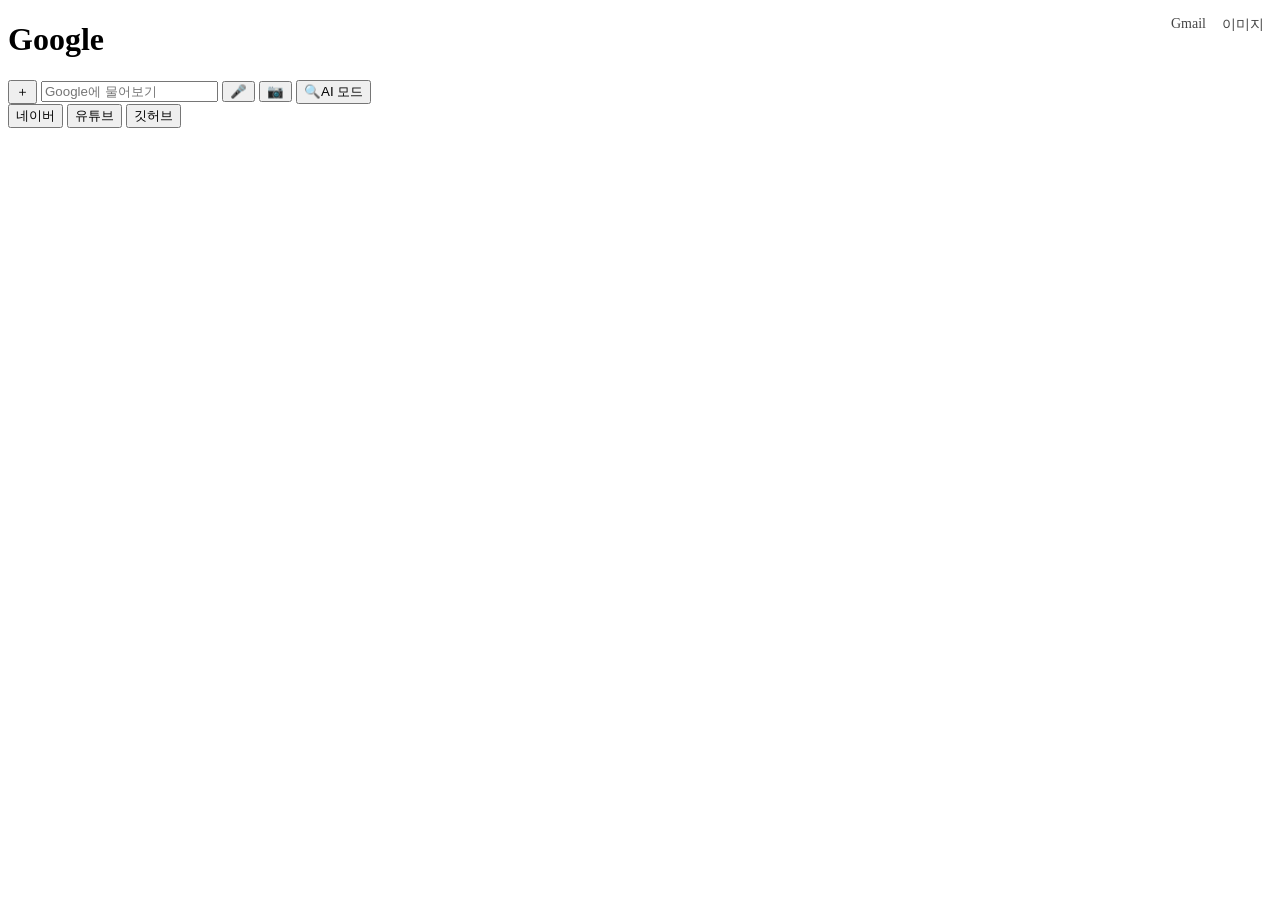
==== index2.html @ 3a8f4b80 "크롬 따라만들기 진행중중" ====
<!DOCTYPE html>
<html lang="ko">

<head>
    <meta charset="UTF-8">
    <meta name="viewport" content="width=device-width, initial-scale=1.0">
    <title>웹사이트 따라만들기(크롬)</title>
    <meta name="description" content="웹사이트 따라만들기">
    <link rel="stylesheet" href="test2.css">
</head>
<body>
    <div class="top-right-links">
        <a href="https://mail.google.com/" target="_blank">Gmail</a>
        <a href="https://www.google.com/imghp" target="_blank">이미지</a>
    </div>  

    <header class="header">
        <h1>Google</h1>
    </header>

    <div class="search-bar">
        <button class="icon-btn">＋</button>
        <input type="text" class="search-input" placeholder="Google에 물어보기">
        <button class="icon-btn">🎤</button>
        <button class="icon-btn">📷</button>
        <button class="ai-mode-btn">🔍AI 모드</button>
    </div>

    <div class="button-container">
        <button class="site-button" onclick="location.href='https://www.naver.com/'">네이버</button>
        <button class="site-button" onclick="location.href='https://www.youtube.com/'">유튜브</button>
        <button class="site-button" onclick="location.href='https://www.github.com/'">깃허브</button>
    </div>
</body>
</html>
---- test2.css ----
:root {
    --bg-main: #202124;
    --bg-surface: #303134;
    --border-color: #5f6368;
    --text-primary: #e8eaed;
    --text-muted: #bdc1c6;
    --accent-blue: #8ab4f8;
}


*, *::before, *::after {
    box-sizing: border-box;
}

.body {
    display: flex;
    flex-direction: column;
    align-items: center;
    justify-content: center;
    min-height: 100vh;
    margin: 0;
    position: relative;
    font-family: sans-serif
}

.top-right-links {
    position: absolute;
    top: 16px;
    right: 16px;
    display: flex;
    justify-content: flex-end;
    gap: 16px;
} 

.top-right-links a {
    color: #444444;
    text-decoration: none;
    font-size: 14px;
}

.top-right-links a:hover {
    text-decoration: underline;
}
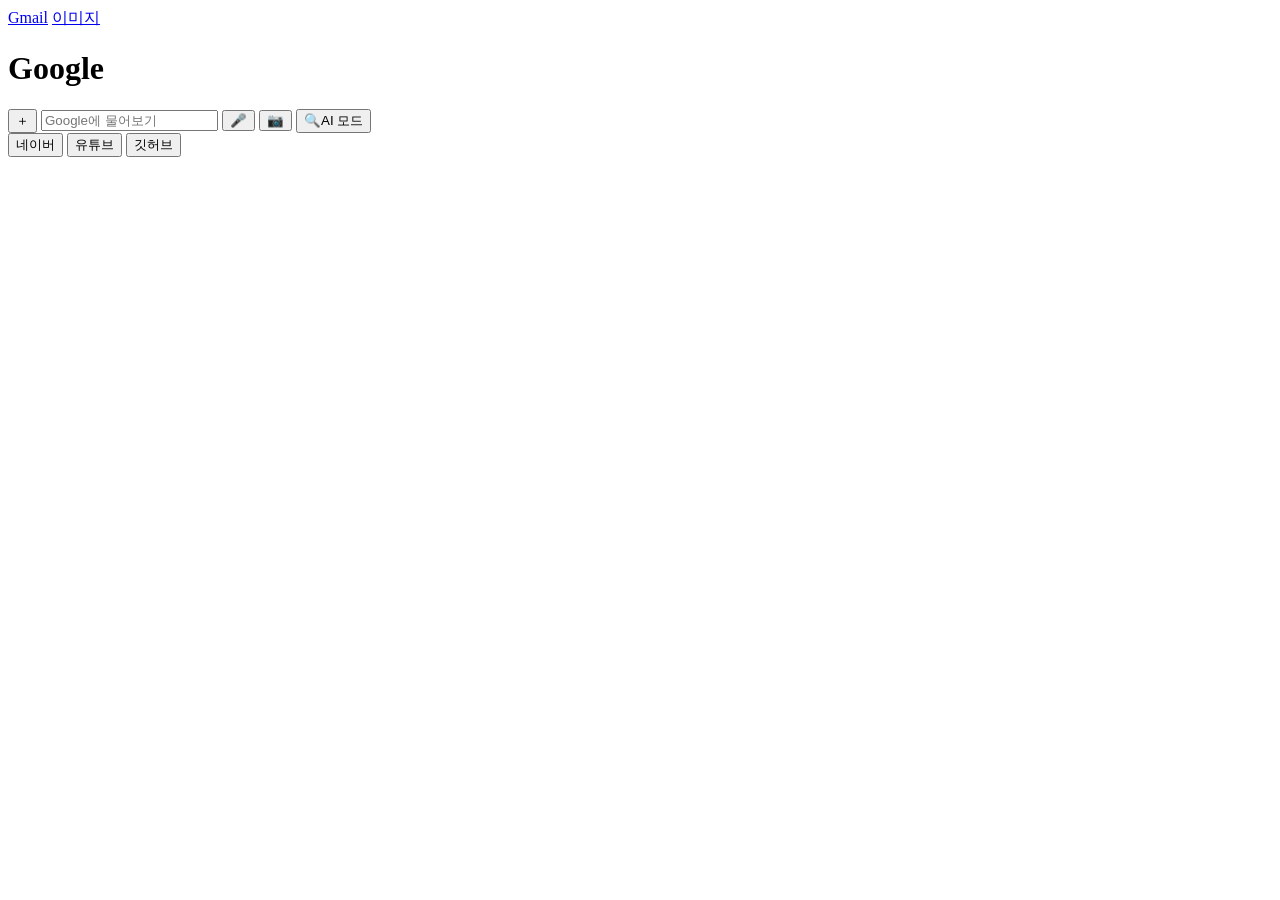
==== commit 9e475f1a: "마음에 안들어서 css 다시할것임" ====
--- a/index2.html
+++ b/index2.html
@@ -8,6 +8,7 @@
     <meta name="description" content="웹사이트 따라만들기">
     <link rel="stylesheet" href="test2.css">
 </head>
+
 <body>
     <div class="top-right-links">
         <a href="https://mail.google.com/" target="_blank">Gmail</a>
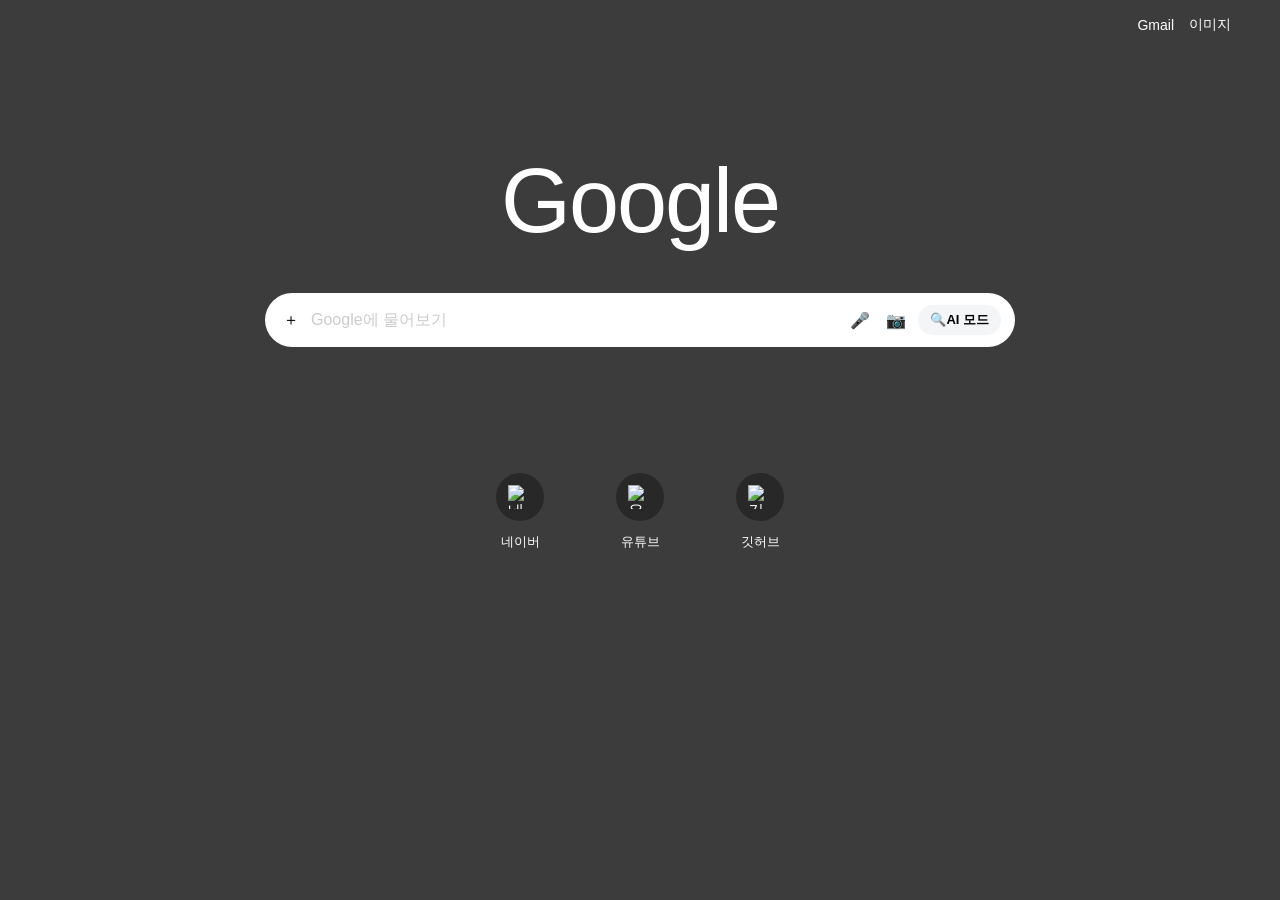
==== commit 7ca57d19: "검색바, 바로가기 호버 추가 및 디자인 수정정" ====
--- a/index2.html
+++ b/index2.html
@@ -20,17 +20,34 @@
     </header>
 
     <div class="search-bar">
-        <button class="icon-btn">＋</button>
+        <button class="icon-button">＋</button>
         <input type="text" class="search-input" placeholder="Google에 물어보기">
-        <button class="icon-btn">🎤</button>
-        <button class="icon-btn">📷</button>
-        <button class="ai-mode-btn">🔍AI 모드</button>
+        <button class="icon-button">🎤</button>
+        <button class="icon-button">📷</button>
+        <button class="ai-mode-button">🔍AI 모드</button>
     </div>
 
     <div class="button-container">
-        <button class="site-button" onclick="location.href='https://www.naver.com/'">네이버</button>
-        <button class="site-button" onclick="location.href='https://www.youtube.com/'">유튜브</button>
-        <button class="site-button" onclick="location.href='https://www.github.com/'">깃허브</button>
+        <div class="shortcut-item" onclick="location.href='https://www.naver.com/'">
+            <div class="site-button">
+                <img src="https://www.google.com/s2/favicons?domain=naver.com&sz=64" alt="네이버" class="site-icon">
+            </div>
+            <span class="site-name">네이버</span>
+        </div>
+
+        <div class="shortcut-item" onclick="location.href='https://www.youtube.com/'">
+            <div class="site-button">
+                <img src="https://www.google.com/s2/favicons?domain=youtube.com&sz=64" alt="유튜브" class="site-icon">
+            </div>
+            <span class="site-name">유튜브</span>
+        </div>
+
+        <div class="shortcut-item" onclick="location.href='https://www.github.com/'">
+            <div class="site-button">
+                <img src="https://www.google.com/s2/favicons?domain=github.com&sz=64" alt="깃허브" class="site-icon">
+            </div>
+            <span class="site-name">깃허브</span>
+        </div>
     </div>
 </body>
 </html>
--- a/test2.css
+++ b/test2.css
@@ -0,0 +1,135 @@
+* {
+    box-sizing: border-box;
+    margin: 0;
+    padding: 0;
+}
+
+body {
+font-family: Arial, sans-serif;
+    display: flex;
+    flex-direction: column;
+    align-items: center;
+    min-height: 100vh;
+    background-color: #3c3c3c; 
+    color: #ffffff;
+}
+
+.top-right-links {
+    width: 100%;
+    display: flex;
+    justify-content: flex-end;
+    align-items: center;
+    margin-right: 50px;
+    padding: 16px 24px;
+    gap: 15px;
+}
+
+.top-right-links a {
+    color: #ffffff;
+    text-decoration: none;
+    font-size: 14px;
+}
+
+.top-right-links a:hover {
+  text-decoration: underline;
+}
+
+.header {
+    margin-top: 100px;
+    margin-bottom: 30px;
+}
+
+.header h1 {
+    font-size: 90px;
+    font-weight: 500;
+    letter-spacing: -2px;
+    color: #ffffff;
+}
+
+.search-bar {
+    display: flex;
+    align-items: center;
+    width: 750px;
+    height: 54px;
+    margin-top: 10px;
+    background-color: #ffffff;
+    border-radius: 32px;
+    padding: 0 14px;
+    gap: 8px;
+}
+
+.search-input {
+    flex: 1;
+    border: none;
+    outline: none;
+    font-size: 16px;
+    background: transparent;
+    color: #000000;
+}
+
+.search-input::placeholder {
+    color: #cccccc; 
+}
+
+.icon-button {
+    background: none;
+    border: none;
+    font-size: 16px;
+    padding: 4px;
+    border-radius: 50%;
+    color: #000000;
+}
+
+.ai-mode-button {
+    font-size: 13px;
+    background-color: #f3f5f6; 
+    color: #000000;
+    border: none;
+    padding: 6px 12px;
+    border-radius: 16px;
+    font-weight: bold;
+}
+
+.button-container {
+    display: flex;
+    gap: 20px;
+    margin-top: 110px;
+}
+
+.shortcut-item {
+    display: flex;
+    flex-direction: column;
+    align-items: center;
+    gap: 12px;
+    width: 100px;
+    border-radius: 4px;
+
+    padding: 16px 0;
+    cursor: pointer;
+    transition: background-color 0.2s ease;
+}
+
+.shortcut-item:hover {
+    background-color: #4f4f4f;
+}
+
+.site-button {
+    display: flex;
+    align-items: center;
+    justify-content: center;
+    width: 48px;
+    height: 48px;
+    border-radius: 50%;
+    background-color: #282828; 
+}
+
+.site-icon {
+    width: 24px;
+    height: 24px;
+}
+
+.site-name {
+    font-size: 13px;
+    color: #ffffff;
+    text-align: center;
+}
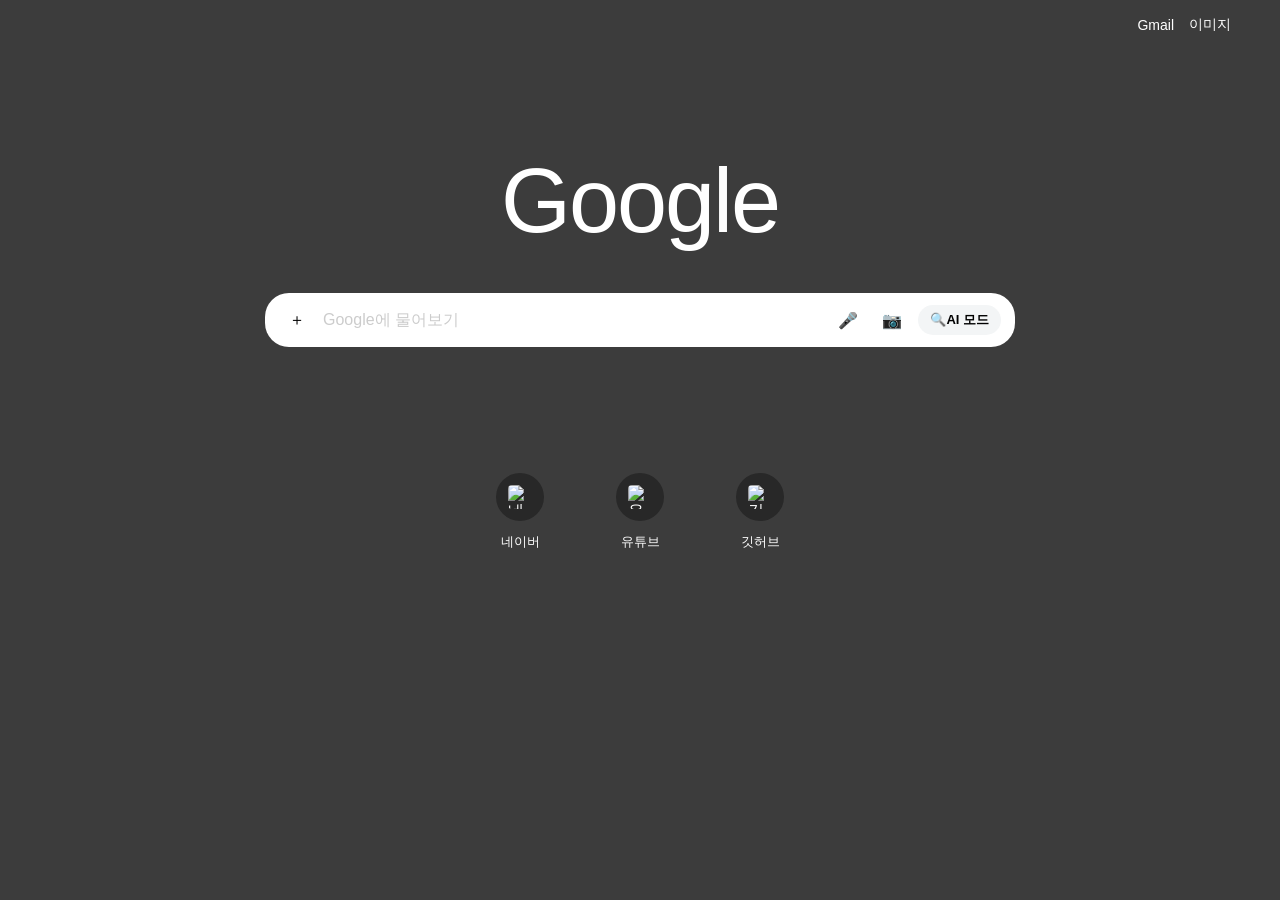
==== commit fe695ee6: "크롬 따라만들기에 검색기록, 이동 추가" ====
--- a/index2.html
+++ b/index2.html
@@ -14,7 +14,7 @@
         <a href="https://mail.google.com/" target="_blank">Gmail</a>
         <a href="https://www.google.com/imghp" target="_blank">이미지</a>
     </div>  
-
+ 
     <header class="header">
         <h1>Google</h1>
     </header>
@@ -25,6 +25,16 @@
         <button class="icon-button">🎤</button>
         <button class="icon-button">📷</button>
         <button class="ai-mode-button">🔍AI 모드</button>
+        <div class="search-history">
+            <div class="history-item" onclick="location.href='index.html'">
+                <span class="history-icon">🕑</span>
+                <span>자기소개 웹사이트</span>
+            </div>
+            <div class="history-item" onclick="location.href='index2.html'">
+                <span class="history-icon">🕑</span>
+                <span>크롬 따라만들기</span>
+            </div>
+        </div>
     </div>
 
     <div class="button-container">
--- a/test2.css
+++ b/test2.css
@@ -14,6 +14,12 @@
     color: #ffffff;
 }
 
+body:has(.search-input:focus) .top-right-links,
+body:has(.search-input:focus) .button-container {
+    opacity: 0.55;
+    pointer-events: none;
+}
+
 .top-right-links {
     width: 100%;
     display: flex;
@@ -49,17 +55,37 @@
 .search-bar {
     display: flex;
     align-items: center;
-    width: 750px;
     height: 54px;
+    width: calc(80% - 40px);
+    max-width: 750px;
     margin-top: 10px;
     background-color: #ffffff;
-    border-radius: 32px;
+    border-radius: 24px;
     padding: 0 14px;
     gap: 8px;
+    position: relative;
+}
+
+.search-bar:has(.search-input:focus) {
+    height: 160px;
+    margin-bottom: -106px;
+    align-items: flex-start;
+    padding-top: 9px;
+    border-radius: 24px;
+}
+
+.search-bar:has(.search-input:focus) .search-input {
+    height: 36px;
+}
+
+.search-bar:has(.search-input:focus) .icon-button:nth-of-type(2),
+.search-bar:has(.search-input:focus) .icon-button:nth-of-type(3) {
+    display: none;
 }
 
 .search-input {
     flex: 1;
+    min-width: 0;
     border: none;
     outline: none;
     font-size: 16px;
@@ -69,14 +95,53 @@
 
 .search-input::placeholder {
     color: #cccccc; 
+}
+
+.search-history {
+    display: none;
+    position: absolute;
+    top: 50px; 
+    left: 0;
+    width: 100%;
+    padding: 10px 0;
+}
+
+.search-bar:has(.search-input:focus) .search-history {
+    display: block;
+}
+
+.history-item {
+    display: flex;
+    align-items: center;
+    padding: 8px 20px;
+    margin-right: 30px;
+    border-radius: 0px 26px 26px 0px;
+    cursor: pointer;
+    color: #202124;
+    font-size: 16px;
+}
+
+.history-item:hover {
+    background-color: #e9e9ea;
+}
+
+.history-icon {
+    margin-right: 15px; 
+    font-size: 16px;
+    filter: grayscale(100%) opacity(0.6);
 }
 
 .icon-button {
     background: none;
     border: none;
     font-size: 16px;
-    padding: 4px;
+    padding: 6px;
     border-radius: 50%;
+    width: 36px;
+    height: 36px;
+    display: flex;
+    align-items: center;
+    justify-content: center;
     color: #000000;
 }
 
@@ -90,8 +155,19 @@
     font-weight: bold;
 }
 
+.icon-button:hover {
+    background-color: #e9e9ea;
+    cursor: pointer;
+}
+
+.ai-mode-button:hover {
+    cursor: pointer;
+}
+
 .button-container {
     display: flex;
+    justify-content: center;
+    flex-wrap: wrap;
     gap: 20px;
     margin-top: 110px;
 }
@@ -126,10 +202,23 @@
 .site-icon {
     width: 24px;
     height: 24px;
+    border-radius: 4px;
 }
 
 .site-name {
     font-size: 13px;
     color: #ffffff;
     text-align: center;
-}+}
+
+
+@media (max-width: 600px) {
+    .button-container {
+        gap: 8px;
+    }
+
+    .search-bar {
+        width: calc(80% - 80px);
+    }
+}
+
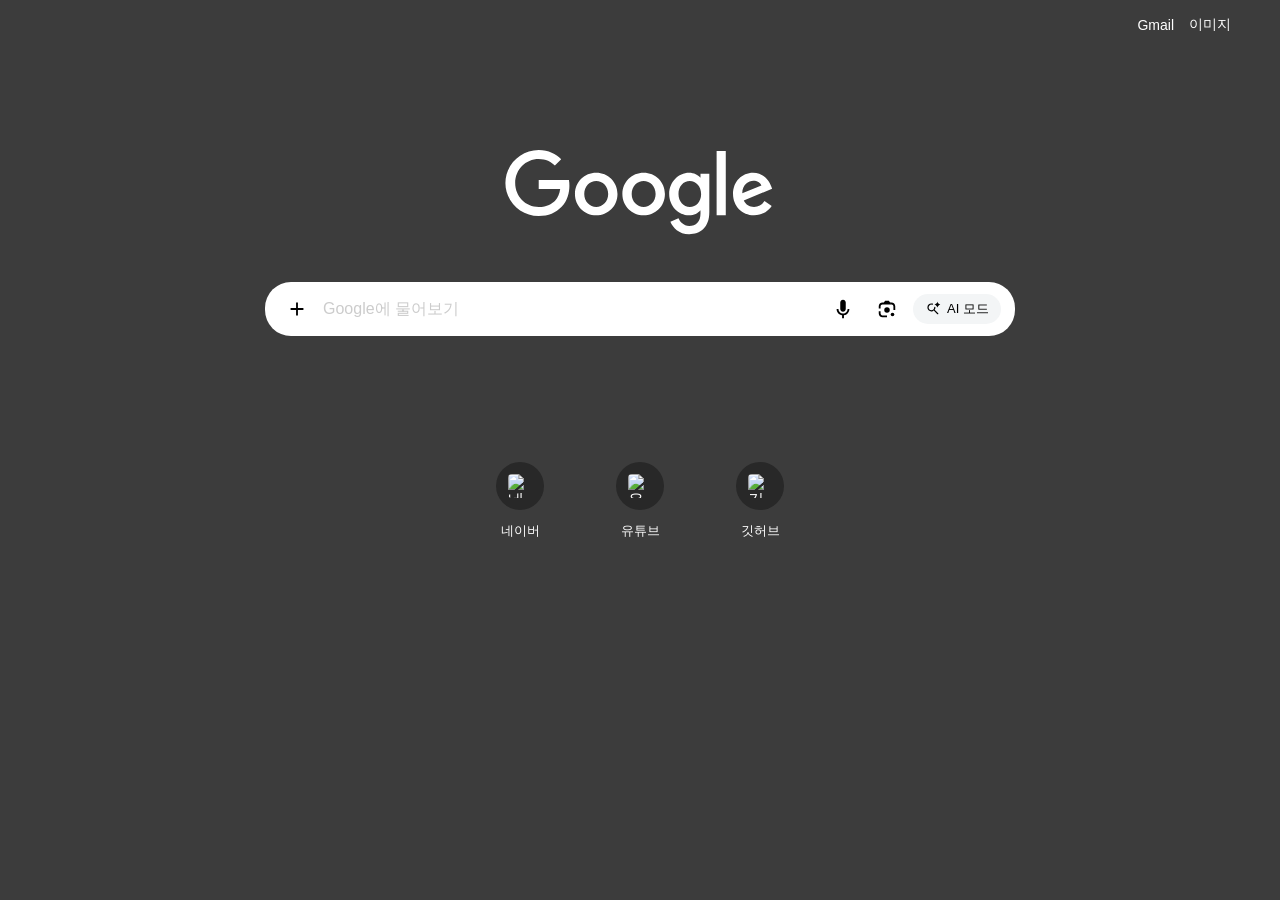
==== commit 6be70227: "크롬 아이콘 svg로 수정정" ====
--- a/index2.html
+++ b/index2.html
@@ -16,24 +16,32 @@
     </div>  
  
     <header class="header">
-        <h1>Google</h1>
+        <img class="googlelogo" src="google.svg" alt="구글">
     </header>
 
     <div class="search-bar">
-        <button class="icon-button">＋</button>
+        <button class="icon-button">
+            <img class="btn-icon" src="add_old.svg" alt="+">
+        </button>
         <input type="text" class="search-input" placeholder="Google에 물어보기">
-        <button class="icon-button">🎤</button>
-        <button class="icon-button">📷</button>
-        <button class="ai-mode-button">🔍AI 모드</button>
+        <button class="icon-button">
+            <img class="btn-icon" src="mic_old.svg" alt="마이크">
+        </button>
+        <button class="icon-button">
+            <img class="btn-icon" src="camera.svg" alt="카메라">
+        </button>
+        <button class="ai-mode-button">
+            <img class="ai-mode-icon" src="search_spark.svg" alt="+">AI 모드
+        </button>
         <div class="search-history">
-            <div class="history-item" onclick="location.href='index.html'">
+            <a href="index.html" class="history-item">
                 <span class="history-icon">🕑</span>
                 <span>자기소개 웹사이트</span>
-            </div>
-            <div class="history-item" onclick="location.href='index2.html'">
+            </a>
+            <a href="index2.html" class="history-item">
                 <span class="history-icon">🕑</span>
                 <span>크롬 따라만들기</span>
-            </div>
+            </a>
         </div>
     </div>
 
--- a/test2.css
+++ b/test2.css
@@ -5,7 +5,7 @@
 }
 
 body {
-font-family: Arial, sans-serif;
+    font-family: Arial, sans-serif;
     display: flex;
     flex-direction: column;
     align-items: center;
@@ -14,8 +14,8 @@
     color: #ffffff;
 }
 
-body:has(.search-input:focus) .top-right-links,
-body:has(.search-input:focus) .button-container {
+body:has(.search-bar:focus-within) .top-right-links,
+body:has(.search-bar:focus-within) .button-container {
     opacity: 0.55;
     pointer-events: none;
 }
@@ -45,9 +45,9 @@
     margin-bottom: 30px;
 }
 
-.header h1 {
-    font-size: 90px;
-    font-weight: 500;
+.googlelogo {
+    width: 270px;
+    height: auto;
     letter-spacing: -2px;
     color: #ffffff;
 }
@@ -60,26 +60,26 @@
     max-width: 750px;
     margin-top: 10px;
     background-color: #ffffff;
-    border-radius: 24px;
+    border-radius: 26px;
     padding: 0 14px;
     gap: 8px;
     position: relative;
 }
 
-.search-bar:has(.search-input:focus) {
+.search-bar:focus-within {
     height: 160px;
     margin-bottom: -106px;
     align-items: flex-start;
     padding-top: 9px;
-    border-radius: 24px;
-}
-
-.search-bar:has(.search-input:focus) .search-input {
+    border-radius: 26px;
+}
+
+.search-bar:focus-within .search-input {
     height: 36px;
 }
 
-.search-bar:has(.search-input:focus) .icon-button:nth-of-type(2),
-.search-bar:has(.search-input:focus) .icon-button:nth-of-type(3) {
+.search-bar:focus-within .icon-button:nth-of-type(2),
+.search-bar:focus-within .icon-button:nth-of-type(3) {
     display: none;
 }
 
@@ -106,7 +106,7 @@
     padding: 10px 0;
 }
 
-.search-bar:has(.search-input:focus) .search-history {
+.search-bar:focus-within .search-history {
     display: block;
 }
 
@@ -119,6 +119,7 @@
     cursor: pointer;
     color: #202124;
     font-size: 16px;
+    text-decoration: none;
 }
 
 .history-item:hover {
@@ -134,7 +135,6 @@
 .icon-button {
     background: none;
     border: none;
-    font-size: 16px;
     padding: 6px;
     border-radius: 50%;
     width: 36px;
@@ -142,17 +142,35 @@
     display: flex;
     align-items: center;
     justify-content: center;
-    color: #000000;
+    cursor: pointer;
+}
+
+.btn-icon {
+    width: 22px;
+    height: 22px;
+    object-fit: contain;
+    filter: brightness(0);
 }
 
 .ai-mode-button {
+display: flex;
+    align-items: center;
+    gap: 6px;
     font-size: 13px;
     background-color: #f3f5f6; 
     color: #000000;
     border: none;
     padding: 6px 12px;
     border-radius: 16px;
-    font-weight: bold;
+    font-weight: 500;
+    cursor: pointer;
+}   
+
+.ai-mode-icon {
+    width: 16px;
+    height: 16px;
+    object-fit: contain;
+    filter: brightness(0);
 }
 
 .icon-button:hover {
@@ -179,7 +197,6 @@
     gap: 12px;
     width: 100px;
     border-radius: 4px;
-
     padding: 16px 0;
     cursor: pointer;
     transition: background-color 0.2s ease;
@@ -211,7 +228,6 @@
     text-align: center;
 }
 
-
 @media (max-width: 600px) {
     .button-container {
         gap: 8px;
@@ -220,5 +236,4 @@
     .search-bar {
         width: calc(80% - 80px);
     }
-}
-
+}
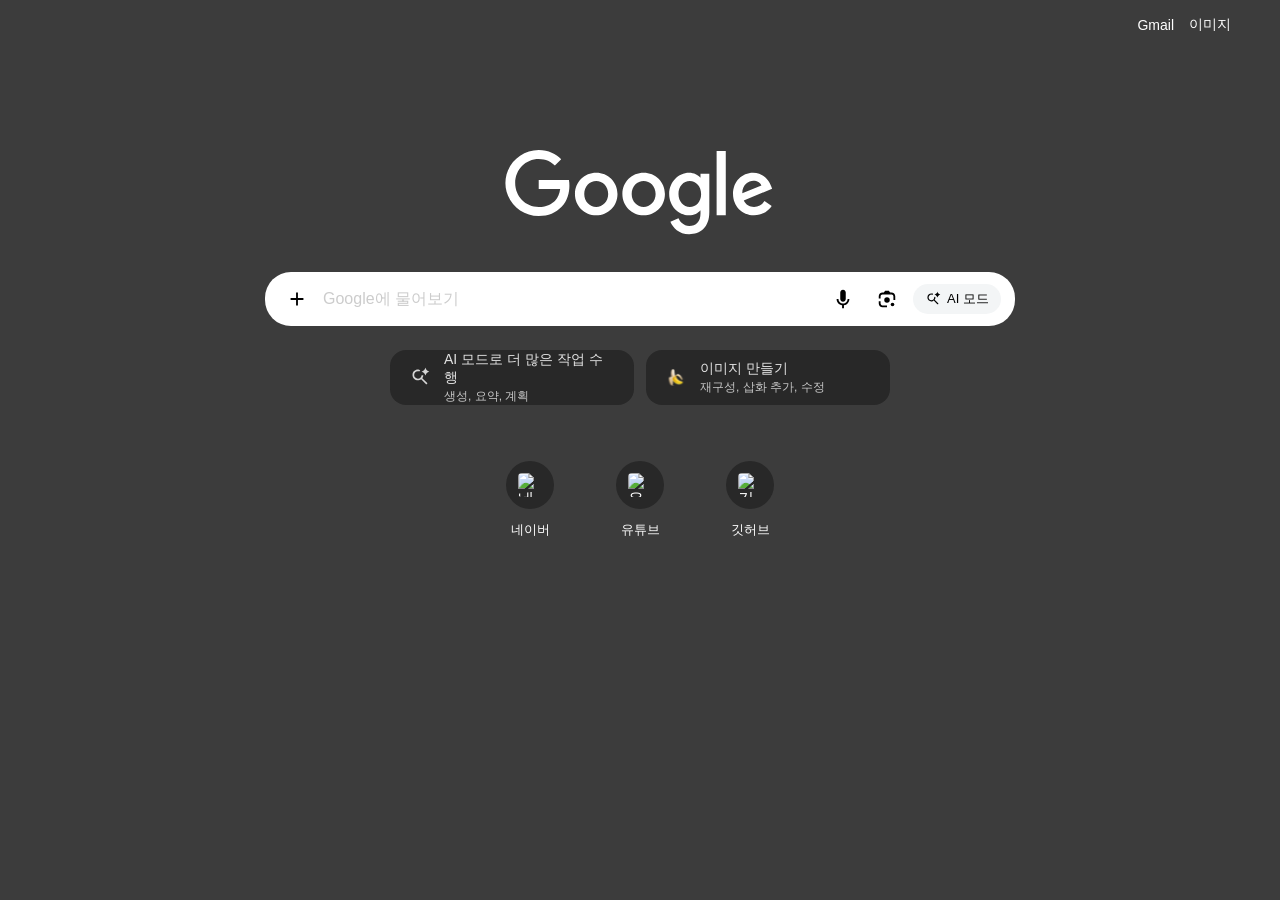
==== commit 966127af: "크롬 메인화면 ai 창" ====
--- a/index2.html
+++ b/index2.html
@@ -44,6 +44,24 @@
             </a>
         </div>
     </div>
+    
+    <div class="subtask">
+        <button class="ai-tab">
+            <img class="ai-tab-image" src="ai-work.svg" alt="ai 모드로 일하기" style="filter: brightness(3);">
+            <div class="ai-tab-text">
+                <p class="tab-title">AI 모드로 더 많은 작업 수행</p>
+                <p class="tab-desc">생성, 요약, 계획</p>
+            </div>
+        </button>
+
+        <button class="ai-tab">
+            <img class="ai-tab-image" src="ai-image.svg" alt="ai로 사진만들기">
+            <div class="ai-tab-text">
+                <p class="tab-title">이미지 만들기</p>
+                <p class="tab-desc">재구성, 삽화 추가, 수정</p>
+            </div>
+        </button>
+    </div>
 
     <div class="button-container">
         <div class="shortcut-item" onclick="location.href='https://www.naver.com/'">
--- a/test2.css
+++ b/test2.css
@@ -14,8 +14,9 @@
     color: #ffffff;
 }
 
-body:has(.search-bar:focus-within) .top-right-links,
-body:has(.search-bar:focus-within) .button-container {
+body:has(.search-input:focus) .subtask,
+body:has(.search-input:focus) .top-right-links,
+body:has(.search-input:focus) .button-container {
     opacity: 0.55;
     pointer-events: none;
 }
@@ -58,7 +59,6 @@
     height: 54px;
     width: calc(80% - 40px);
     max-width: 750px;
-    margin-top: 10px;
     background-color: #ffffff;
     border-radius: 26px;
     padding: 0 14px;
@@ -66,7 +66,7 @@
     position: relative;
 }
 
-.search-bar:focus-within {
+.search-bar:has(.search-input:focus) {
     height: 160px;
     margin-bottom: -106px;
     align-items: flex-start;
@@ -74,18 +74,19 @@
     border-radius: 26px;
 }
 
-.search-bar:focus-within .search-input {
+.search-bar:has(.search-input:focus) .search-input {
     height: 36px;
 }
 
-.search-bar:focus-within .icon-button:nth-of-type(2),
-.search-bar:focus-within .icon-button:nth-of-type(3) {
+.search-bar:has(.search-input:focus) .icon-button:nth-of-type(2),
+.search-bar:has(.search-input:focus) .icon-button:nth-of-type(3) {
     display: none;
 }
 
 .search-input {
     flex: 1;
     min-width: 0;
+    height: 100%;
     border: none;
     outline: none;
     font-size: 16px;
@@ -106,7 +107,7 @@
     padding: 10px 0;
 }
 
-.search-bar:focus-within .search-history {
+.search-bar:has(.search-input:focus) .search-history {
     display: block;
 }
 
@@ -135,6 +136,7 @@
 .icon-button {
     background: none;
     border: none;
+    outline: none;
     padding: 6px;
     border-radius: 50%;
     width: 36px;
@@ -143,6 +145,7 @@
     align-items: center;
     justify-content: center;
     cursor: pointer;
+    transition: background-color 0.2s ease;
 }
 
 .btn-icon {
@@ -186,8 +189,114 @@
     display: flex;
     justify-content: center;
     flex-wrap: wrap;
-    gap: 20px;
-    margin-top: 110px;
+    gap: 0px;
+    margin-top: 40px;
+}
+
+.icon-button {
+    background: none;
+    border: none;
+    outline: none;
+    padding: 6px;
+    border-radius: 50%;
+    width: 36px;
+    height: 36px;
+    display: flex;
+    align-items: center;
+    justify-content: center;
+    cursor: pointer;
+}
+
+.icon-button:hover {
+    background-color: #e9e9ea;
+}
+
+.btn-icon {
+    width: 22px;
+    height: 22px;
+    object-fit: contain;
+    filter: brightness(0);
+}
+
+.ai-mode-button {
+    display: flex;
+    align-items: center;
+    gap: 6px;
+    font-size: 13px;
+    background-color: #f3f5f6; 
+    color: #000000;
+    border: none;
+    padding: 6px 12px;
+    border-radius: 16px;
+    font-weight: 500;
+    cursor: pointer;
+    transition: background-color 0.2s ease;
+}   
+
+.ai-mode-button:hover {
+    background-color: #e9e9ea;
+}
+
+.ai-mode-icon {
+    width: 16px;
+    height: 16px;
+    object-fit: contain;
+    filter: brightness(0);
+}
+
+.subtask {
+    display: flex;
+    gap: 12px;
+    margin-top: 24px;
+    width: 500px;
+    justify-content: center;
+}
+
+.ai-tab {
+    flex: 1;
+    height: 55px;
+    display: flex;
+    align-items: center;
+    gap: 14px;
+    padding: 8px 20px;
+    background-color: #282828;
+    border: none;
+    outline: none;
+    border-radius: 16px;
+    text-align: left;
+    cursor: default;
+    transition: none;
+}
+
+.ai-tab:hover {
+    background-color: #4a4a49;
+}
+
+.ai-tab-image {
+    width: 20px;
+    height: 20px;
+    object-fit: contain;
+    flex-shrink: 0;
+}
+
+.ai-tab-text {
+    display: flex;
+    flex-direction: column;
+    gap: 3px;
+}
+
+.tab-title {
+    font-size: 14px;
+    color: #e3e3e3;
+    margin: 0;
+    line-height: 1.3;
+}
+
+.tab-desc {
+    font-size: 12px;
+    color: #c7c7c7;
+    margin: 0;
+    line-height: 1.3;
 }
 
 .shortcut-item {
@@ -195,11 +304,10 @@
     flex-direction: column;
     align-items: center;
     gap: 12px;
-    width: 100px;
+    width: 110px;
     border-radius: 4px;
     padding: 16px 0;
     cursor: pointer;
-    transition: background-color 0.2s ease;
 }
 
 .shortcut-item:hover {
@@ -228,12 +336,16 @@
     text-align: center;
 }
 
-@media (max-width: 600px) {
-    .button-container {
-        gap: 8px;
+@media (max-width: 650px) {
+    .subtask {
+        flex-direction: column;
+        align-items: center;
+        width: 100%;
     }
 
-    .search-bar {
-        width: calc(80% - 80px);
+    .ai-tab {
+        flex: none;
+        width: 244px;
+        height: 55px;
     }
 }
